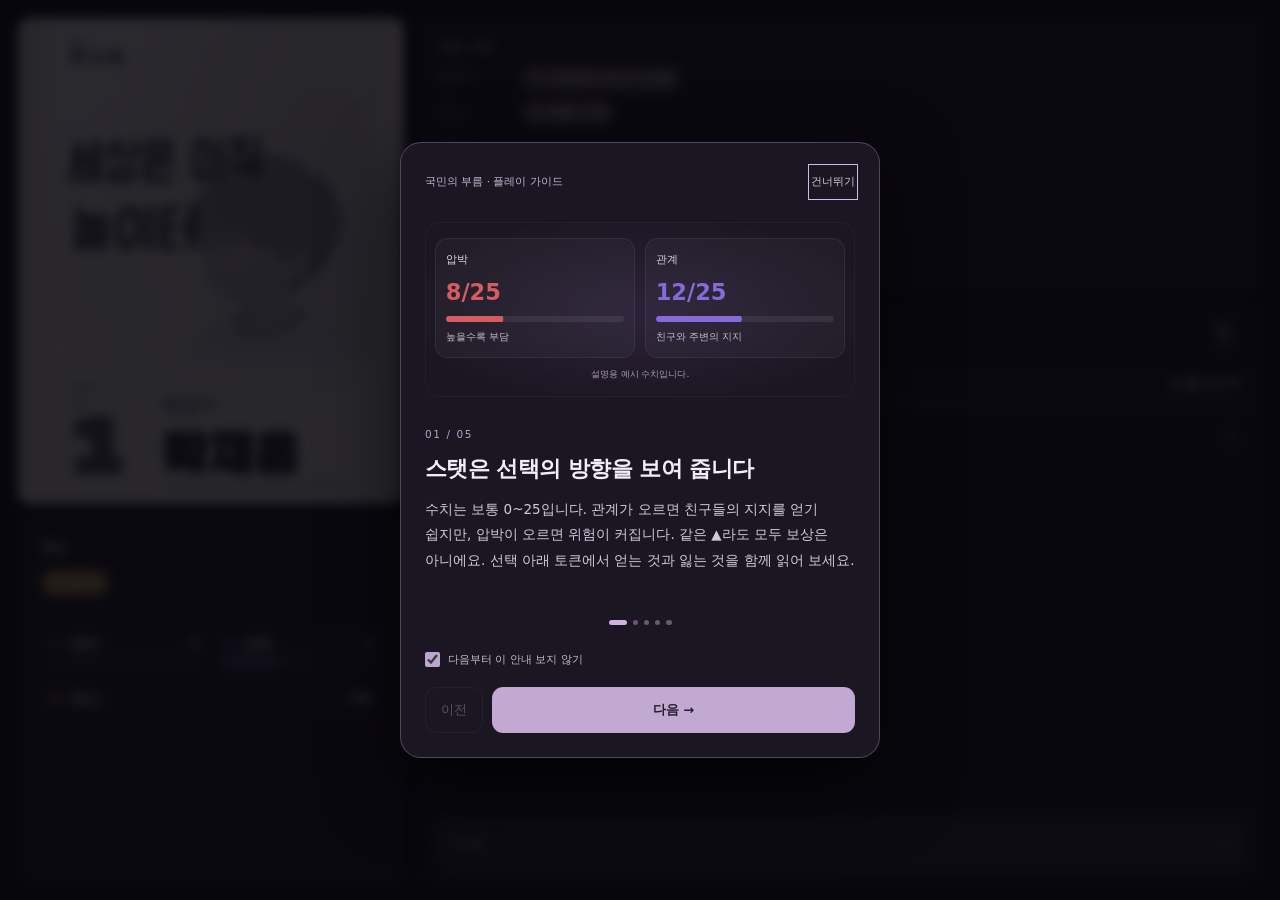
==== html/game.html @ 7299c1b1 "feat: illustrate daily choices with readable photo overlays" ====
<!doctype html>
<html lang="ko">
<head>
  <meta charset="utf-8">
  <meta name="viewport" content="width=device-width, initial-scale=1, viewport-fit=cover">
  <meta name="description" content="국민의 부름의 인생 시뮬레이션 플레이 화면입니다. 선택에 따라 성장과 관계, 학교생활의 이야기가 달라집니다.">
  <meta name="robots" content="noindex, follow">
  <link rel="canonical" href="https://jaksim0sec.github.io/callOfgukmin/html/game.html">
  <meta property="og:type" content="website">
  <meta property="og:site_name" content="국민의 부름">
  <meta property="og:locale" content="ko_KR">
  <meta property="og:title" content="국민의 부름 | 정치·인생 시뮬레이션 웹게임">
  <meta property="og:description" content="출생부터 학교생활, 반장 선거, 대학 입시까지. 집안과 특성, 작은 선택들이 모여 인생을 바꾸는 무료 시뮬레이션 웹게임 국민의 부름을 브라우저에서 즐겨보세요.">
  <meta property="og:url" content="https://jaksim0sec.github.io/callOfgukmin/html/waiting.html">
  <meta property="og:image" content="https://jaksim0sec.github.io/callOfgukmin/assets/icons/icon-512.png">
  <meta property="og:image:width" content="512">
  <meta property="og:image:height" content="512">
  <meta property="og:image:alt" content="국민의 부름 게임 로고">
  <meta name="twitter:card" content="summary">
  <meta name="twitter:title" content="국민의 부름 | 정치·인생 시뮬레이션 웹게임">
  <meta name="twitter:description" content="출생부터 학교생활, 반장 선거, 대학 입시까지. 집안과 특성, 작은 선택들이 모여 인생을 바꾸는 무료 시뮬레이션 웹게임 국민의 부름을 브라우저에서 즐겨보세요.">
  <meta name="twitter:image" content="https://jaksim0sec.github.io/callOfgukmin/assets/icons/icon-512.png">
  <meta name="twitter:image:alt" content="국민의 부름 게임 로고">
  <meta name="theme-color" content="#0b0b0f">
  <title>국민의 부름 · 인생</title>
  <link href="https://fonts.googleapis.com/css2?family=Black+Han+Sans&family=Do+Hyeon&family=Noto+Serif+KR:wght@400;500;600;700&display=swap" rel="stylesheet">
  <base href="../">
  <link rel="manifest" href="manifest.json">
  <link rel="icon" href="assets/icons/favicon.ico?v=daily-illustrations-20261022" sizes="16x16 32x32 48x48">
  <link rel="icon" type="image/png" sizes="32x32" href="assets/icons/favicon-32.png?v=daily-illustrations-20261022">
  <link rel="icon" type="image/png" sizes="16x16" href="assets/icons/favicon-16.png?v=daily-illustrations-20261022">
  <link rel="apple-touch-icon" sizes="180x180" href="assets/icons/apple-touch-icon.png">
  <meta name="apple-mobile-web-app-title" content="국민의 부름">
  <meta name="mobile-web-app-capable" content="yes">
  <meta name="apple-mobile-web-app-capable" content="yes">
  <meta name="apple-mobile-web-app-status-bar-style" content="black-translucent">
  <link rel="stylesheet" href="css/style.css?v=daily-illustrations-20261022">
</head>
<body data-screen="game">
<main class="game" aria-label="국민의 부름 인게임 화면">
  <div class="desktop-left">
    <section class="status" aria-label="인물 속성 스탯">
      <div class="player-poster-mount" id="playerPosterMount" aria-label="인물 포스터"></div>
      <section class="block gauges" aria-label="상태 스탯과 특성">
        <section class="trait-section" aria-label="특성">
          <div class="trait-heading"><strong>특성</strong></div>
          <div class="traits" id="traits"></div>
        </section>
        <button id="openConvenienceStore" class="store-launch" type="button" hidden>편의점</button>
        <div class="gauges-list" id="gaugesList" aria-label="현재 활성 상태 스탯"></div>
      </section>

    </section>
  </div>
  <div class="desktop-right">
    <section class="block profile" aria-label="속성 스탯">
      <div class="profile-heading">속성 스탯</div>
      <div class="attribute-list" id="attributeRows" aria-label="집안과 출생 정보"></div>
      <div class="profile-heading school-heading">학력</div>
      <div class="school-list" id="schools" aria-label="학교 토큰 이력"></div>
    </section>
    <section class="sheet" id="lifeSheet" aria-label="인생 기록 및 현재 선택">
      <button type="button" class="sheet-grip" id="sheetToggle" aria-label="인생 기록 시트 펼치기" aria-expanded="false"><span aria-hidden="true"></span></button>
      <div class="sheet-head">
        <div class="life-heading"><strong id="lifeHeadline">1살</strong></div>
        <button id="resetGame" class="mini-reset" type="button" aria-label="새 인물 생성" title="새 인물 생성">↻</button>
        <span class="chapter-meta" hidden><span id="chapter">인물 생성</span><span class="mode-chip">생애</span></span>
      </div>
      <div class="choice-timing" id="choiceTiming">
        <div class="timing-label"><span>진행</span><span id="nextChoiceLabel">이야기 준비 중</span></div>
        <div class="choice-progress-track" aria-hidden="true"><span class="choice-progress-fill" id="choiceProgressFill"></span></div>
        <progress id="nextChoiceProgress" max="1" value="0" aria-label="선택 자동 열기까지 진행도"></progress>
      </div>
      <nav id="playbackControls" class="playback-controls" aria-label="이야기 진행 조절">
        <button id="playbackMode" type="button" class="playback-toggle" role="switch" aria-checked="false" aria-label="자동 진행" title="자동·수동 진행 전환"><span class="playback-toggle-thumb" aria-hidden="true"></span><span class="playback-manual-label" aria-hidden="true">수동</span><span class="playback-auto-label" aria-hidden="true">자동</span></button>
        <button id="playbackPause" type="button" aria-pressed="false">Ⅱ 일시정지</button>
        <button id="playbackHelp" type="button" aria-label="게임 도움말">?</button>
      </nav>
      <section id="systemTools" class="system-tools" aria-label="개발 검증 도구" hidden>
        <div class="system-controls">
          <button type="button" class="preview-btn" id="startSystemDemo">공통 시스템 검증</button>
          <button type="button" class="preview-btn" id="advanceTurn" hidden>다음 턴</button>
          <span id="turnLabel" class="fine">검증용 진행 · 실제 생애 콘텐츠 아님</span>
          <button type="button" class="text-action" id="previewSchool">진학 서류 검증</button>
          <button type="button" class="text-action" id="previewParty">정당 투표지 검증</button>
        </div>
      </section>
      <p id="systemError" class="system-error" role="alert" hidden></p>
      <div class="sheet-content" id="sheetContent">
      <div class="action-area" id="action" hidden>
        <div class="current-line"><span>현재 선택</span><strong id="currentTitle"></strong></div>
        <div id="currentChoice" class="current-choice" aria-live="polite"></div>
      </div>
      <div class="log" id="log" role="log" aria-live="polite"></div>
      </div>
      <div id="historyAdvance" class="history-advance"><button id="historyNext" class="history-next" type="button"><span id="historyNextLabel">다음</span><span aria-hidden="true">→</span></button><button id="resumeDailyChoice" class="history-next" type="button" hidden>다음 →</button><button id="resumeMajorChoice" class="history-next" type="button" hidden><span>다음</span><span aria-hidden="true">→</span></button></div>
    </section>
  </div>
</main>
<div id="lifeCinematic" class="life-cinematic" role="dialog" aria-modal="true" hidden aria-label="인생 전환 연출">
  <div id="lifeCinematicBody" class="life-cinematic-body"></div>
  <button id="lifeCinematicDismiss" class="life-cinematic-dismiss" type="button">계속하기 →</button>
</div>
<dialog id="gameTutorial" class="game-tutorial" aria-labelledby="tutorialTitle" aria-describedby="tutorialBody">
  <header class="tutorial-top"><span>국민의 부름 · 플레이 가이드</span><button id="tutorialSkip" type="button">건너뛰기</button></header>
  <div id="tutorialArt" class="tutorial-art" aria-hidden="true"></div>
  <div class="tutorial-copy" aria-live="polite"><small id="tutorialStep"></small><h2 id="tutorialTitle"></h2><p id="tutorialBody"></p></div>
  <div id="tutorialDots" class="tutorial-dots" aria-hidden="true"></div>
  <label class="tutorial-hide"><input id="hideTutorial" type="checkbox" checked> 다음부터 이 안내 보지 않기</label>
  <footer class="tutorial-actions"><button id="tutorialBack" type="button">이전</button><button id="tutorialNext" type="button">다음 →</button></footer>
</dialog>
<dialog id="pressureAdvice" class="pressure-advice" aria-labelledby="pressureAdviceTitle" aria-describedby="pressureAdviceLead">
  <div class="advice-paper">
    <div class="advice-document-head"><span>마음 상태 확인서</span><span>GU / LIFE CARE</span></div>
    <h2 id="pressureAdviceTitle"></h2><p id="pressureAdviceLead"></p>
    <div class="advice-gauges">
      <div class="advice-pressure"><div><strong>압박</strong><b id="advicePressureValue"></b></div><progress id="advicePressureProgress" class="ui-progress-native" max="25" value="0" aria-label="현재 압박"></progress><span class="ui-progress-track"><span id="advicePressureFill" class="ui-progress-fill"></span></span></div>
      <div class="advice-illness"><div><strong>정신병</strong><b id="adviceIllnessValue"></b></div><progress id="adviceIllnessProgress" class="ui-progress-native" max="5" value="0" aria-label="현재 정신병"></progress><span class="ui-progress-track"><span id="adviceIllnessFill" class="ui-progress-fill"></span></span></div>
    </div>
    <ol class="advice-explanation"><li><b>압박은 25까지 쌓입니다</b><span>25를 넘은 만큼 정신병으로 바뀝니다.<br>예: 압박 24에서 +3 → 정신병 +2</span></li><li><b>정신병이 생기면 표시가 바뀝니다</b><span>붉은 압박 막대가 보라색 정신병으로 바뀌고, 선택의 부담·회복도 정신병부터 반영됩니다. <strong>정신병 5는 게임오버입니다.</strong></span></li><li><b>회복은 직접 선택하세요</b><span>선택의 회복은 정신병부터 낮춥니다. GU에서는 압박 전용 쉼 상품과 정신병도 낮추는 돌봄 상품을 구분해 고르세요.</span></li></ol>
    <p id="adviceStoreNote" class="advice-store-note"></p><small class="advice-disclaimer">편의점 구매와 안내 확인만으로는 시간이 흐르지 않습니다.</small>
    <div class="advice-actions"><button id="adviceContinue" type="button">알겠어요</button><button id="adviceStore" type="button">GU 편의점 가기 ↗</button></div>
  </div>
</dialog>
<dialog id="convenienceStore" class="convenience-store" aria-labelledby="storeTitle">
  <div class="modal-head"><h2 id="storeTitle"><span class="store-logo">GU<span aria-hidden="true">.</span></span><small>가까운 쉼, 편의점</small></h2><form method="dialog"><button class="close" aria-label="편의점 닫기">×</button></form></div>
  <div class="store-content">
    <div class="store-sign"><span>GOOD TO SEE YOU</span><strong>오늘도, 잠깐 쉬었다 가요.</strong><p>작은 간식부터 마음 돌봄까지.</p><span class="store-sign-mark" aria-hidden="true"><svg viewBox="0 0 48 48" fill="none" stroke="currentColor" stroke-width="2" stroke-linecap="round"><circle cx="24" cy="24" r="20"/><circle cx="17" cy="20" r="1.5" fill="currentColor" stroke="none"/><circle cx="31" cy="20" r="1.5" fill="currentColor" stroke="none"/><path d="M16 29Q24 37 32 29"/></svg></span></div>
    <p id="storeBalance"></p><div id="storeVitals" class="store-vitals" aria-label="현재 마음 상태"></div>
    <section id="storeAvailability" class="store-availability" aria-label="편의점 이용 상태"><strong id="storeAvailabilityTitle"></strong><div id="storeCooldownSteps" class="store-cooldown-steps" role="img"></div><p id="storeNotice" role="status"></p></section>
    <div class="store-aisle"><b>쉼을 고르는 진열대</b><span>REST &amp; CARE</span></div><div id="storeItems"></div>
    <p class="store-footer">GU — 나를 챙기는 작은 선택<br><span>1회 1상품 · 이용 간격 4턴</span></p>
  </div>
</dialog>
<dialog id="traitDialog" class="trait-dialog" aria-labelledby="traitDialogTitle" aria-describedby="traitInfo">
  <div class="modal-head"><h2 id="traitDialogTitle">특성</h2><form method="dialog"><button class="close" aria-label="설명 닫기">×</button></form></div>
  <p id="traitInfo"></p>
</dialog>
<dialog id="choiceDialog" aria-labelledby="modalTitle">
  <div class="modal-head"><span class="modal-kicker" id="kicker">서류 미리보기</span><button type="button" class="close" id="close" aria-label="닫기">×</button></div>
  <div class="modal-body"><h2 class="modal-title" id="modalTitle"></h2><p class="modal-story" id="modalStory"></p><div class="options" id="options"></div></div>
  <div class="modal-foot"><span class="summary" id="summary">항목을 선택하세요</span><button type="button" class="confirm" id="confirm" disabled>선택 확인</button></div>
</dialog>
<dialog id="dailyChoiceDialog" class="daily-choice-dialog paper-choice-sheet" aria-labelledby="dailyModalHeading">
  <button type="button" class="paper-sheet-grip" id="dailyPaperGrip" aria-label="일상 기록 시트 높이 조절"><span aria-hidden="true"></span></button>
  <header class="daily-modal-head"><div><small>인생 기록 · 일상</small><h2 id="dailyModalHeading">오늘의 이야기</h2></div></header>
  <div class="daily-modal-body" id="dailyChoiceBody" aria-live="polite"></div>
  <footer class="daily-paper-footer"><button id="dailyPaperConfirm" class="daily-paper-confirm" type="button" disabled>이 선택으로 기록하기</button></footer>
</dialog>
<dialog id="lifeDecisionDialog" class="life-choice-dialog" aria-label="시험 또는 진학 선택"></dialog>
<script src="js/poster.js?v=daily-illustrations-20261022" defer></script>
<script src="js/data/base.js?v=daily-illustrations-20261022" defer></script>
<script src="js/data/regions.js?v=pressure-care-20261021" defer></script>
<script src="js/data/schools.js?v=daily-illustrations-20261022" defer></script>
<script src="js/data/grades.js?v=daily-illustrations-20261022" defer></script>
<script src="js/playerState.js?v=daily-illustrations-20261022" defer></script>
<script src="js/effects.js?v=daily-illustrations-20261022" defer></script>
<script src="js/timeline.js?v=pressure-care-20261021" defer></script>
<script src="js/life/director.js?v=daily-illustrations-20261022" defer></script>
<script src="js/life/story.js?v=daily-illustrations-20261022" defer></script>
<script src="js/life/infant.js?v=daily-illustrations-20261022" defer></script>
<script src="js/life/elementary.js?v=daily-illustrations-20261022" defer></script>
<script src="js/election/engine.js?v=daily-illustrations-20261022" defer></script>
<script src="js/life/election.js?v=daily-illustrations-20261022" defer></script>
<script src="js/life/classroom.js?v=daily-illustrations-20261022" defer></script>
<script src="js/life/middle.js?v=daily-illustrations-20261022" defer></script>
<script src="js/life/high.js?v=daily-illustrations-20261022" defer></script>
<script src="js/life/admissions.js?v=daily-illustrations-20261022" defer></script>
<script src="js/systemDemo.js?v=pressure-care-20261021" defer></script>
<script src="js/statusView.js?v=daily-illustrations-20261022" defer></script>
<script src="js/election/view.js?v=daily-illustrations-20261022" defer></script>
<script src="js/sheetController.js?v=pressure-care-20261021" defer></script>
<script src="js/dailyScenes.js?v=daily-illustrations-20261022" defer></script>
<script src="js/dailyChoice.js?v=daily-illustrations-20261022" defer></script>
<script src="js/game.js?v=daily-illustrations-20261022" defer></script>
<script src="js/election/choices.js?v=daily-illustrations-20261022" defer></script>
<script src="js/majorView.js?v=daily-illustrations-20261022" defer></script>
<script src="js/boot.js?v=daily-illustrations-20261022" defer></script>
</body>
</html>
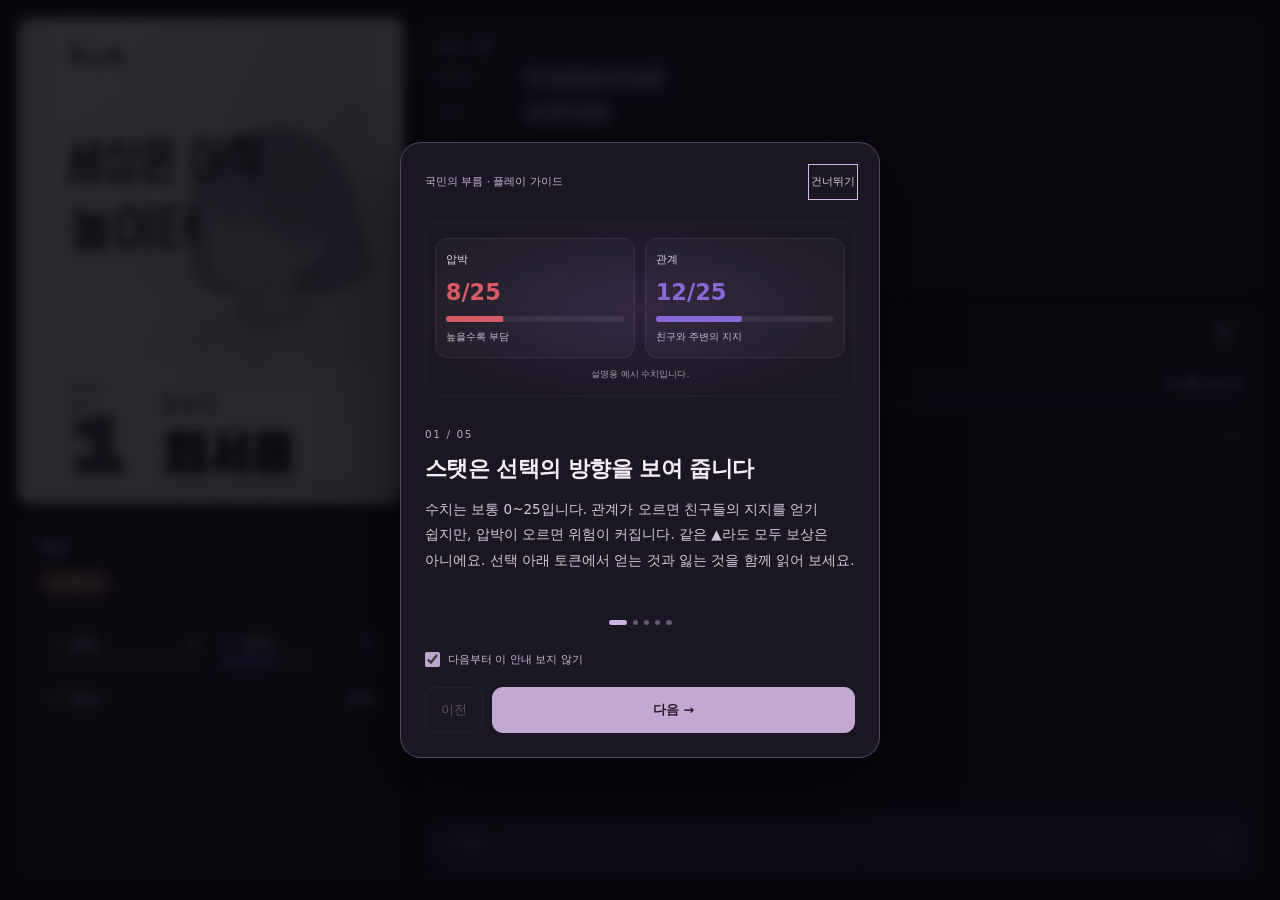
==== commit fd81c365: "feat: extend life through society and careers to political entry" ====
--- a/html/game.html
+++ b/html/game.html
@@ -26,15 +26,15 @@
   <link href="https://fonts.googleapis.com/css2?family=Black+Han+Sans&family=Do+Hyeon&family=Noto+Serif+KR:wght@400;500;600;700&display=swap" rel="stylesheet">
   <base href="../">
   <link rel="manifest" href="manifest.json">
-  <link rel="icon" href="assets/icons/favicon.ico?v=daily-illustrations-20261022" sizes="16x16 32x32 48x48">
-  <link rel="icon" type="image/png" sizes="32x32" href="assets/icons/favicon-32.png?v=daily-illustrations-20261022">
-  <link rel="icon" type="image/png" sizes="16x16" href="assets/icons/favicon-16.png?v=daily-illustrations-20261022">
+  <link rel="icon" href="assets/icons/favicon.ico?v=society-20261022" sizes="16x16 32x32 48x48">
+  <link rel="icon" type="image/png" sizes="32x32" href="assets/icons/favicon-32.png?v=society-20261022">
+  <link rel="icon" type="image/png" sizes="16x16" href="assets/icons/favicon-16.png?v=society-20261022">
   <link rel="apple-touch-icon" sizes="180x180" href="assets/icons/apple-touch-icon.png">
   <meta name="apple-mobile-web-app-title" content="국민의 부름">
   <meta name="mobile-web-app-capable" content="yes">
   <meta name="apple-mobile-web-app-capable" content="yes">
   <meta name="apple-mobile-web-app-status-bar-style" content="black-translucent">
-  <link rel="stylesheet" href="css/style.css?v=daily-illustrations-20261022">
+  <link rel="stylesheet" href="css/style.css?v=society-20261022">
 </head>
 <body data-screen="game">
 <main class="game" aria-label="국민의 부름 인게임 화면">
@@ -148,33 +148,35 @@
   <footer class="daily-paper-footer"><button id="dailyPaperConfirm" class="daily-paper-confirm" type="button" disabled>이 선택으로 기록하기</button></footer>
 </dialog>
 <dialog id="lifeDecisionDialog" class="life-choice-dialog" aria-label="시험 또는 진학 선택"></dialog>
-<script src="js/poster.js?v=daily-illustrations-20261022" defer></script>
-<script src="js/data/base.js?v=daily-illustrations-20261022" defer></script>
-<script src="js/data/regions.js?v=pressure-care-20261021" defer></script>
-<script src="js/data/schools.js?v=daily-illustrations-20261022" defer></script>
-<script src="js/data/grades.js?v=daily-illustrations-20261022" defer></script>
-<script src="js/playerState.js?v=daily-illustrations-20261022" defer></script>
-<script src="js/effects.js?v=daily-illustrations-20261022" defer></script>
-<script src="js/timeline.js?v=pressure-care-20261021" defer></script>
-<script src="js/life/director.js?v=daily-illustrations-20261022" defer></script>
-<script src="js/life/story.js?v=daily-illustrations-20261022" defer></script>
-<script src="js/life/infant.js?v=daily-illustrations-20261022" defer></script>
-<script src="js/life/elementary.js?v=daily-illustrations-20261022" defer></script>
-<script src="js/election/engine.js?v=daily-illustrations-20261022" defer></script>
-<script src="js/life/election.js?v=daily-illustrations-20261022" defer></script>
-<script src="js/life/classroom.js?v=daily-illustrations-20261022" defer></script>
-<script src="js/life/middle.js?v=daily-illustrations-20261022" defer></script>
-<script src="js/life/high.js?v=daily-illustrations-20261022" defer></script>
-<script src="js/life/admissions.js?v=daily-illustrations-20261022" defer></script>
-<script src="js/systemDemo.js?v=pressure-care-20261021" defer></script>
-<script src="js/statusView.js?v=daily-illustrations-20261022" defer></script>
-<script src="js/election/view.js?v=daily-illustrations-20261022" defer></script>
-<script src="js/sheetController.js?v=pressure-care-20261021" defer></script>
-<script src="js/dailyScenes.js?v=daily-illustrations-20261022" defer></script>
-<script src="js/dailyChoice.js?v=daily-illustrations-20261022" defer></script>
-<script src="js/game.js?v=daily-illustrations-20261022" defer></script>
-<script src="js/election/choices.js?v=daily-illustrations-20261022" defer></script>
-<script src="js/majorView.js?v=daily-illustrations-20261022" defer></script>
-<script src="js/boot.js?v=daily-illustrations-20261022" defer></script>
+<script src="js/poster.js?v=society-20261022" defer></script>
+<script src="js/data/base.js?v=society-20261022" defer></script>
+<script src="js/data/regions.js?v=society-20261022" defer></script>
+<script src="js/data/schools.js?v=society-20261022" defer></script>
+<script src="js/data/grades.js?v=society-20261022" defer></script>
+<script src="js/playerState.js?v=society-20261022" defer></script>
+<script src="js/effects.js?v=society-20261022" defer></script>
+<script src="js/timeline.js?v=society-20261022" defer></script>
+<script src="js/life/director.js?v=society-20261022" defer></script>
+<script src="js/life/story.js?v=society-20261022" defer></script>
+<script src="js/life/infant.js?v=society-20261022" defer></script>
+<script src="js/life/elementary.js?v=society-20261022" defer></script>
+<script src="js/election/engine.js?v=society-20261022" defer></script>
+<script src="js/life/election.js?v=society-20261022" defer></script>
+<script src="js/life/classroom.js?v=society-20261022" defer></script>
+<script src="js/life/middle.js?v=society-20261022" defer></script>
+<script src="js/life/high.js?v=society-20261022" defer></script>
+<script src="js/life/admissions.js?v=society-20261022" defer></script>
+<script src="js/life/society.js?v=society-20261022" defer></script>
+<script src="js/systemDemo.js?v=society-20261022" defer></script>
+<script src="js/statusView.js?v=society-20261022" defer></script>
+<script src="js/election/view.js?v=society-20261022" defer></script>
+<script src="js/sheetController.js?v=society-20261022" defer></script>
+<script src="js/dailyScenes.js?v=society-20261022" defer></script>
+<script src="js/dailyChoice.js?v=society-20261022" defer></script>
+<script src="js/game.js?v=society-20261022" defer></script>
+<script src="js/election/choices.js?v=society-20261022" defer></script>
+<script src="js/societyView.js?v=society-20261022" defer></script>
+<script src="js/majorView.js?v=society-20261022" defer></script>
+<script src="js/boot.js?v=society-20261022" defer></script>
 </body>
 </html>
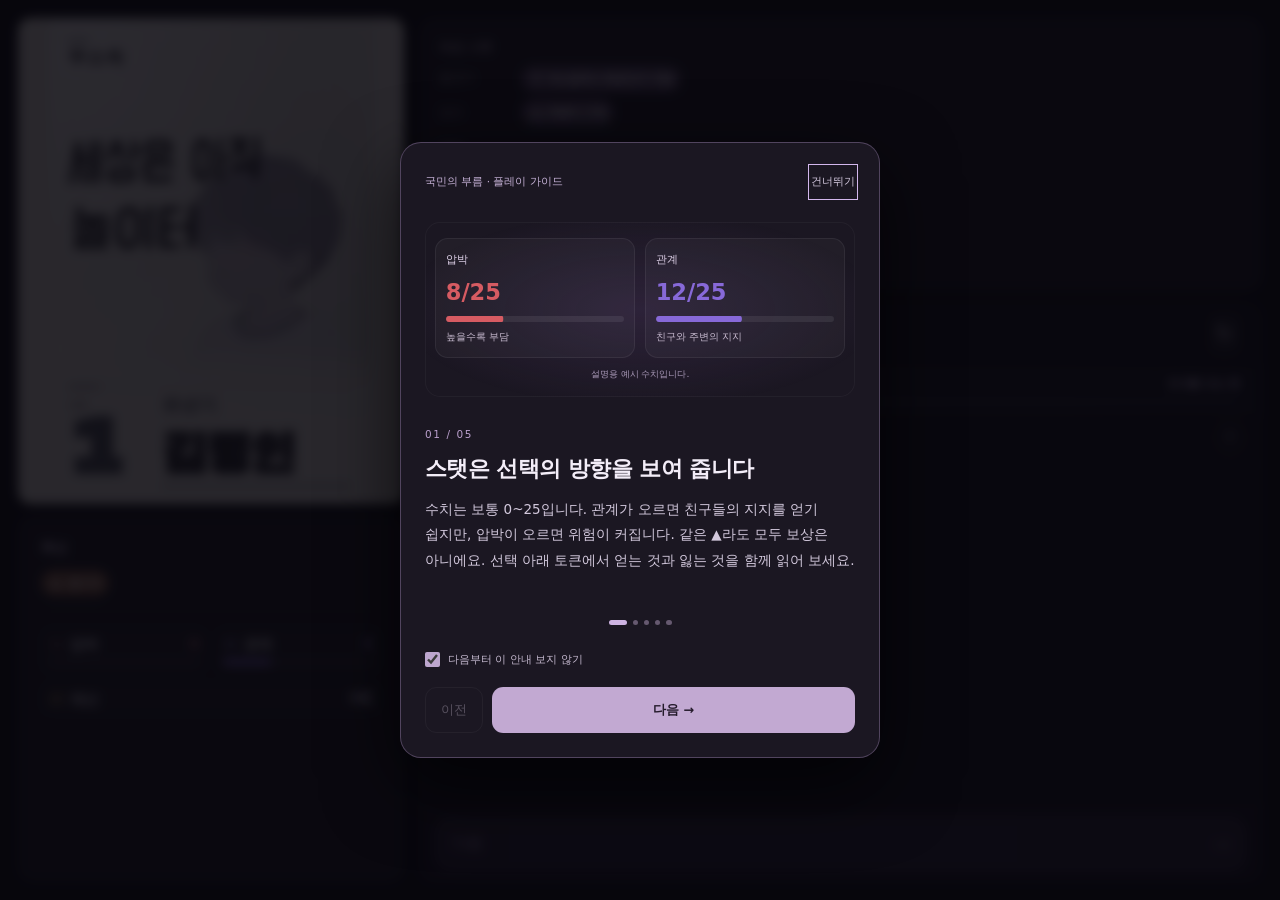
==== commit 631ddcb6: "Unify pledge fulfillment and surface election information controls" ====
--- a/html/game.html
+++ b/html/game.html
@@ -26,15 +26,15 @@
   <link href="https://fonts.googleapis.com/css2?family=Black+Han+Sans&family=Do+Hyeon&family=Noto+Serif+KR:wght@400;500;600;700&display=swap" rel="stylesheet">
   <base href="../">
   <link rel="manifest" href="manifest.json">
-  <link rel="icon" href="assets/icons/favicon.ico?v=society-20261022" sizes="16x16 32x32 48x48">
-  <link rel="icon" type="image/png" sizes="32x32" href="assets/icons/favicon-32.png?v=society-20261022">
-  <link rel="icon" type="image/png" sizes="16x16" href="assets/icons/favicon-16.png?v=society-20261022">
+  <link rel="icon" href="assets/icons/favicon.ico?v=election-fulfillment-20261023" sizes="16x16 32x32 48x48">
+  <link rel="icon" type="image/png" sizes="32x32" href="assets/icons/favicon-32.png?v=election-fulfillment-20261023">
+  <link rel="icon" type="image/png" sizes="16x16" href="assets/icons/favicon-16.png?v=election-fulfillment-20261023">
   <link rel="apple-touch-icon" sizes="180x180" href="assets/icons/apple-touch-icon.png">
   <meta name="apple-mobile-web-app-title" content="국민의 부름">
   <meta name="mobile-web-app-capable" content="yes">
   <meta name="apple-mobile-web-app-capable" content="yes">
   <meta name="apple-mobile-web-app-status-bar-style" content="black-translucent">
-  <link rel="stylesheet" href="css/style.css?v=society-20261022">
+  <link rel="stylesheet" href="css/style.css?v=election-fulfillment-20261023">
 </head>
 <body data-screen="game">
 <main class="game" aria-label="국민의 부름 인게임 화면">
@@ -148,35 +148,35 @@
   <footer class="daily-paper-footer"><button id="dailyPaperConfirm" class="daily-paper-confirm" type="button" disabled>이 선택으로 기록하기</button></footer>
 </dialog>
 <dialog id="lifeDecisionDialog" class="life-choice-dialog" aria-label="시험 또는 진학 선택"></dialog>
-<script src="js/poster.js?v=society-20261022" defer></script>
-<script src="js/data/base.js?v=society-20261022" defer></script>
-<script src="js/data/regions.js?v=society-20261022" defer></script>
-<script src="js/data/schools.js?v=society-20261022" defer></script>
-<script src="js/data/grades.js?v=society-20261022" defer></script>
-<script src="js/playerState.js?v=society-20261022" defer></script>
-<script src="js/effects.js?v=society-20261022" defer></script>
-<script src="js/timeline.js?v=society-20261022" defer></script>
-<script src="js/life/director.js?v=society-20261022" defer></script>
-<script src="js/life/story.js?v=society-20261022" defer></script>
-<script src="js/life/infant.js?v=society-20261022" defer></script>
-<script src="js/life/elementary.js?v=society-20261022" defer></script>
-<script src="js/election/engine.js?v=society-20261022" defer></script>
-<script src="js/life/election.js?v=society-20261022" defer></script>
-<script src="js/life/classroom.js?v=society-20261022" defer></script>
-<script src="js/life/middle.js?v=society-20261022" defer></script>
-<script src="js/life/high.js?v=society-20261022" defer></script>
-<script src="js/life/admissions.js?v=society-20261022" defer></script>
-<script src="js/life/society.js?v=society-20261022" defer></script>
-<script src="js/systemDemo.js?v=society-20261022" defer></script>
-<script src="js/statusView.js?v=society-20261022" defer></script>
-<script src="js/election/view.js?v=society-20261022" defer></script>
-<script src="js/sheetController.js?v=society-20261022" defer></script>
-<script src="js/dailyScenes.js?v=society-20261022" defer></script>
-<script src="js/dailyChoice.js?v=society-20261022" defer></script>
-<script src="js/game.js?v=society-20261022" defer></script>
-<script src="js/election/choices.js?v=society-20261022" defer></script>
-<script src="js/societyView.js?v=society-20261022" defer></script>
-<script src="js/majorView.js?v=society-20261022" defer></script>
-<script src="js/boot.js?v=society-20261022" defer></script>
+<script src="js/poster.js?v=election-fulfillment-20261023" defer></script>
+<script src="js/data/base.js?v=election-fulfillment-20261023" defer></script>
+<script src="js/data/regions.js?v=election-fulfillment-20261023" defer></script>
+<script src="js/data/schools.js?v=election-fulfillment-20261023" defer></script>
+<script src="js/data/grades.js?v=election-fulfillment-20261023" defer></script>
+<script src="js/playerState.js?v=election-fulfillment-20261023" defer></script>
+<script src="js/effects.js?v=election-fulfillment-20261023" defer></script>
+<script src="js/timeline.js?v=election-fulfillment-20261023" defer></script>
+<script src="js/life/director.js?v=election-fulfillment-20261023" defer></script>
+<script src="js/life/story.js?v=election-fulfillment-20261023" defer></script>
+<script src="js/life/infant.js?v=election-fulfillment-20261023" defer></script>
+<script src="js/life/elementary.js?v=election-fulfillment-20261023" defer></script>
+<script src="js/election/engine.js?v=election-fulfillment-20261023" defer></script>
+<script src="js/life/election.js?v=election-fulfillment-20261023" defer></script>
+<script src="js/life/classroom.js?v=election-fulfillment-20261023" defer></script>
+<script src="js/life/middle.js?v=election-fulfillment-20261023" defer></script>
+<script src="js/life/high.js?v=election-fulfillment-20261023" defer></script>
+<script src="js/life/admissions.js?v=election-fulfillment-20261023" defer></script>
+<script src="js/life/society.js?v=election-fulfillment-20261023" defer></script>
+<script src="js/systemDemo.js?v=election-fulfillment-20261023" defer></script>
+<script src="js/statusView.js?v=election-fulfillment-20261023" defer></script>
+<script src="js/election/view.js?v=election-fulfillment-20261023" defer></script>
+<script src="js/sheetController.js?v=election-fulfillment-20261023" defer></script>
+<script src="js/dailyScenes.js?v=election-fulfillment-20261023" defer></script>
+<script src="js/dailyChoice.js?v=election-fulfillment-20261023" defer></script>
+<script src="js/game.js?v=election-fulfillment-20261023" defer></script>
+<script src="js/election/choices.js?v=election-fulfillment-20261023" defer></script>
+<script src="js/societyView.js?v=election-fulfillment-20261023" defer></script>
+<script src="js/majorView.js?v=election-fulfillment-20261023" defer></script>
+<script src="js/boot.js?v=election-fulfillment-20261023" defer></script>
 </body>
 </html>
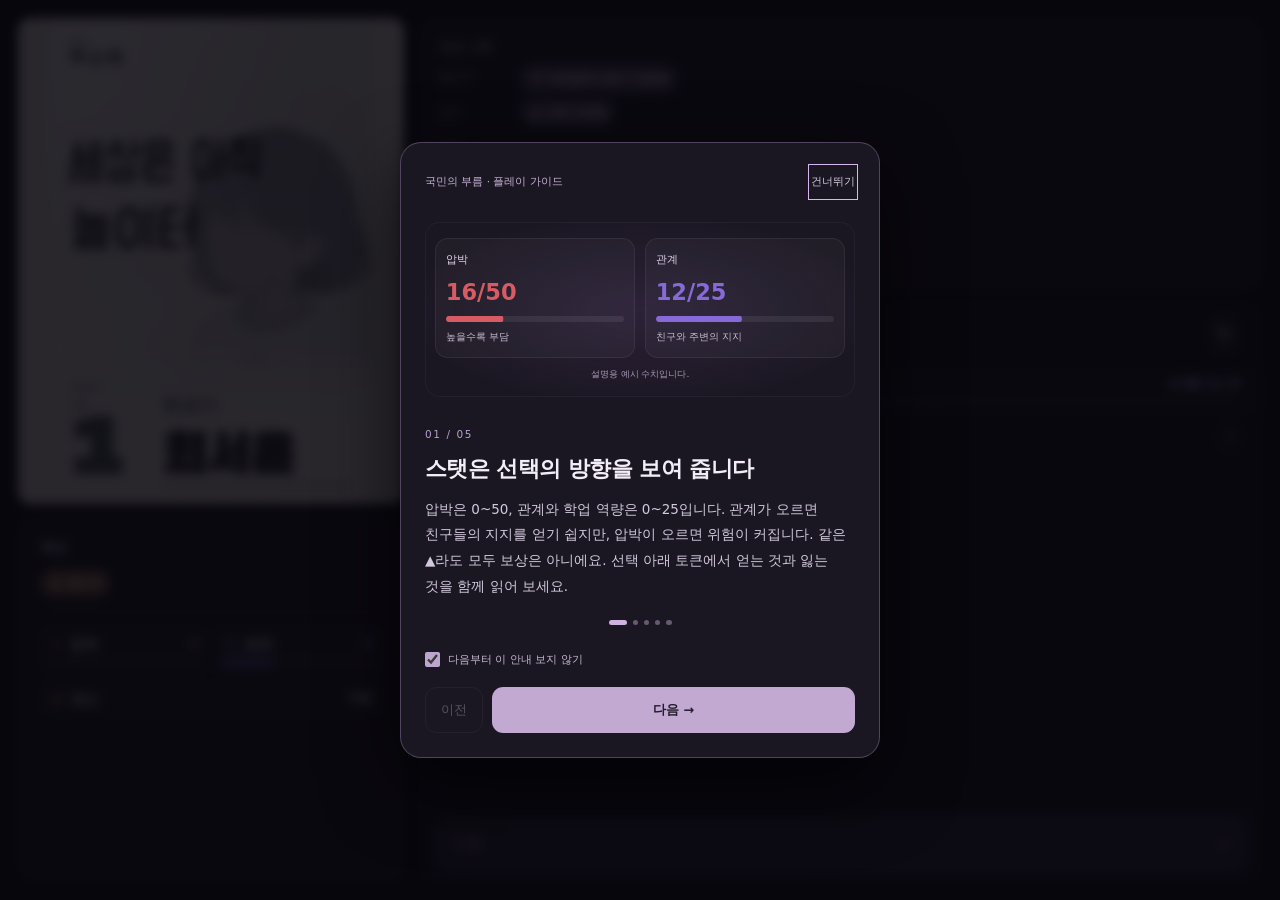
==== commit d1a1ed2b: "Improve life choices, adult progression and recovery feedback" ====
--- a/html/game.html
+++ b/html/game.html
@@ -26,15 +26,15 @@
   <link href="https://fonts.googleapis.com/css2?family=Black+Han+Sans&family=Do+Hyeon&family=Noto+Serif+KR:wght@400;500;600;700&display=swap" rel="stylesheet">
   <base href="../">
   <link rel="manifest" href="manifest.json">
-  <link rel="icon" href="assets/icons/favicon.ico?v=election-fulfillment-20261023" sizes="16x16 32x32 48x48">
-  <link rel="icon" type="image/png" sizes="32x32" href="assets/icons/favicon-32.png?v=election-fulfillment-20261023">
-  <link rel="icon" type="image/png" sizes="16x16" href="assets/icons/favicon-16.png?v=election-fulfillment-20261023">
+  <link rel="icon" href="assets/icons/favicon.ico?v=life-choice-20261023" sizes="16x16 32x32 48x48">
+  <link rel="icon" type="image/png" sizes="32x32" href="assets/icons/favicon-32.png?v=life-choice-20261023">
+  <link rel="icon" type="image/png" sizes="16x16" href="assets/icons/favicon-16.png?v=life-choice-20261023">
   <link rel="apple-touch-icon" sizes="180x180" href="assets/icons/apple-touch-icon.png">
   <meta name="apple-mobile-web-app-title" content="국민의 부름">
   <meta name="mobile-web-app-capable" content="yes">
   <meta name="apple-mobile-web-app-capable" content="yes">
   <meta name="apple-mobile-web-app-status-bar-style" content="black-translucent">
-  <link rel="stylesheet" href="css/style.css?v=election-fulfillment-20261023">
+  <link rel="stylesheet" href="css/style.css?v=life-choice-20261023">
 </head>
 <body data-screen="game">
 <main class="game" aria-label="국민의 부름 인게임 화면">
@@ -114,10 +114,10 @@
     <div class="advice-document-head"><span>마음 상태 확인서</span><span>GU / LIFE CARE</span></div>
     <h2 id="pressureAdviceTitle"></h2><p id="pressureAdviceLead"></p>
     <div class="advice-gauges">
-      <div class="advice-pressure"><div><strong>압박</strong><b id="advicePressureValue"></b></div><progress id="advicePressureProgress" class="ui-progress-native" max="25" value="0" aria-label="현재 압박"></progress><span class="ui-progress-track"><span id="advicePressureFill" class="ui-progress-fill"></span></span></div>
+      <div class="advice-pressure"><div><strong>압박</strong><b id="advicePressureValue"></b></div><progress id="advicePressureProgress" class="ui-progress-native" max="50" value="0" aria-label="현재 압박"></progress><span class="ui-progress-track"><span id="advicePressureFill" class="ui-progress-fill"></span></span></div>
       <div class="advice-illness"><div><strong>정신병</strong><b id="adviceIllnessValue"></b></div><progress id="adviceIllnessProgress" class="ui-progress-native" max="5" value="0" aria-label="현재 정신병"></progress><span class="ui-progress-track"><span id="adviceIllnessFill" class="ui-progress-fill"></span></span></div>
     </div>
-    <ol class="advice-explanation"><li><b>압박은 25까지 쌓입니다</b><span>25를 넘은 만큼 정신병으로 바뀝니다.<br>예: 압박 24에서 +3 → 정신병 +2</span></li><li><b>정신병이 생기면 표시가 바뀝니다</b><span>붉은 압박 막대가 보라색 정신병으로 바뀌고, 선택의 부담·회복도 정신병부터 반영됩니다. <strong>정신병 5는 게임오버입니다.</strong></span></li><li><b>회복은 직접 선택하세요</b><span>선택의 회복은 정신병부터 낮춥니다. GU에서는 압박 전용 쉼 상품과 정신병도 낮추는 돌봄 상품을 구분해 고르세요.</span></li></ol>
+    <ol class="advice-explanation"><li><b>압박은 50까지 쌓입니다</b><span>50을 넘은 만큼 정신병으로 바뀝니다.<br>예: 압박 49에서 +3 → 정신병 +2</span></li><li><b>정신병이 생기면 표시가 바뀝니다</b><span>붉은 압박 막대가 보라색 정신병으로 바뀌고, 선택의 부담·회복도 정신병부터 반영됩니다. <strong>정신병 5는 게임오버입니다.</strong></span></li><li><b>회복은 직접 선택하세요</b><span>선택의 회복은 정신병부터 낮춥니다. GU에서는 압박 전용 쉼 상품과 정신병도 낮추는 돌봄 상품을 구분해 고르세요.</span></li></ol>
     <p id="adviceStoreNote" class="advice-store-note"></p><small class="advice-disclaimer">편의점 구매와 안내 확인만으로는 시간이 흐르지 않습니다.</small>
     <div class="advice-actions"><button id="adviceContinue" type="button">알겠어요</button><button id="adviceStore" type="button">GU 편의점 가기 ↗</button></div>
   </div>
@@ -148,35 +148,35 @@
   <footer class="daily-paper-footer"><button id="dailyPaperConfirm" class="daily-paper-confirm" type="button" disabled>이 선택으로 기록하기</button></footer>
 </dialog>
 <dialog id="lifeDecisionDialog" class="life-choice-dialog" aria-label="시험 또는 진학 선택"></dialog>
-<script src="js/poster.js?v=election-fulfillment-20261023" defer></script>
-<script src="js/data/base.js?v=election-fulfillment-20261023" defer></script>
-<script src="js/data/regions.js?v=election-fulfillment-20261023" defer></script>
-<script src="js/data/schools.js?v=election-fulfillment-20261023" defer></script>
-<script src="js/data/grades.js?v=election-fulfillment-20261023" defer></script>
-<script src="js/playerState.js?v=election-fulfillment-20261023" defer></script>
-<script src="js/effects.js?v=election-fulfillment-20261023" defer></script>
-<script src="js/timeline.js?v=election-fulfillment-20261023" defer></script>
-<script src="js/life/director.js?v=election-fulfillment-20261023" defer></script>
-<script src="js/life/story.js?v=election-fulfillment-20261023" defer></script>
-<script src="js/life/infant.js?v=election-fulfillment-20261023" defer></script>
-<script src="js/life/elementary.js?v=election-fulfillment-20261023" defer></script>
-<script src="js/election/engine.js?v=election-fulfillment-20261023" defer></script>
-<script src="js/life/election.js?v=election-fulfillment-20261023" defer></script>
-<script src="js/life/classroom.js?v=election-fulfillment-20261023" defer></script>
-<script src="js/life/middle.js?v=election-fulfillment-20261023" defer></script>
-<script src="js/life/high.js?v=election-fulfillment-20261023" defer></script>
-<script src="js/life/admissions.js?v=election-fulfillment-20261023" defer></script>
-<script src="js/life/society.js?v=election-fulfillment-20261023" defer></script>
-<script src="js/systemDemo.js?v=election-fulfillment-20261023" defer></script>
-<script src="js/statusView.js?v=election-fulfillment-20261023" defer></script>
-<script src="js/election/view.js?v=election-fulfillment-20261023" defer></script>
-<script src="js/sheetController.js?v=election-fulfillment-20261023" defer></script>
-<script src="js/dailyScenes.js?v=election-fulfillment-20261023" defer></script>
-<script src="js/dailyChoice.js?v=election-fulfillment-20261023" defer></script>
-<script src="js/game.js?v=election-fulfillment-20261023" defer></script>
-<script src="js/election/choices.js?v=election-fulfillment-20261023" defer></script>
-<script src="js/societyView.js?v=election-fulfillment-20261023" defer></script>
-<script src="js/majorView.js?v=election-fulfillment-20261023" defer></script>
-<script src="js/boot.js?v=election-fulfillment-20261023" defer></script>
+<script src="js/poster.js?v=life-choice-20261023" defer></script>
+<script src="js/data/base.js?v=life-choice-20261023" defer></script>
+<script src="js/data/regions.js?v=life-choice-20261023" defer></script>
+<script src="js/data/schools.js?v=life-choice-20261023" defer></script>
+<script src="js/data/grades.js?v=life-choice-20261023" defer></script>
+<script src="js/playerState.js?v=life-choice-20261023" defer></script>
+<script src="js/effects.js?v=life-choice-20261023" defer></script>
+<script src="js/timeline.js?v=life-choice-20261023" defer></script>
+<script src="js/life/director.js?v=life-choice-20261023" defer></script>
+<script src="js/life/story.js?v=life-choice-20261023" defer></script>
+<script src="js/life/infant.js?v=life-choice-20261023" defer></script>
+<script src="js/life/elementary.js?v=life-choice-20261023" defer></script>
+<script src="js/election/engine.js?v=life-choice-20261023" defer></script>
+<script src="js/life/election.js?v=life-choice-20261023" defer></script>
+<script src="js/life/classroom.js?v=life-choice-20261023" defer></script>
+<script src="js/life/middle.js?v=life-choice-20261023" defer></script>
+<script src="js/life/high.js?v=life-choice-20261023" defer></script>
+<script src="js/life/admissions.js?v=life-choice-20261023" defer></script>
+<script src="js/life/society.js?v=life-choice-20261023" defer></script>
+<script src="js/systemDemo.js?v=life-choice-20261023" defer></script>
+<script src="js/statusView.js?v=life-choice-20261023" defer></script>
+<script src="js/election/view.js?v=life-choice-20261023" defer></script>
+<script src="js/sheetController.js?v=life-choice-20261023" defer></script>
+<script src="js/dailyScenes.js?v=life-choice-20261023" defer></script>
+<script src="js/dailyChoice.js?v=life-choice-20261023" defer></script>
+<script src="js/game.js?v=life-choice-20261023" defer></script>
+<script src="js/election/choices.js?v=life-choice-20261023" defer></script>
+<script src="js/societyView.js?v=life-choice-20261023" defer></script>
+<script src="js/majorView.js?v=life-choice-20261023" defer></script>
+<script src="js/boot.js?v=life-choice-20261023" defer></script>
 </body>
 </html>
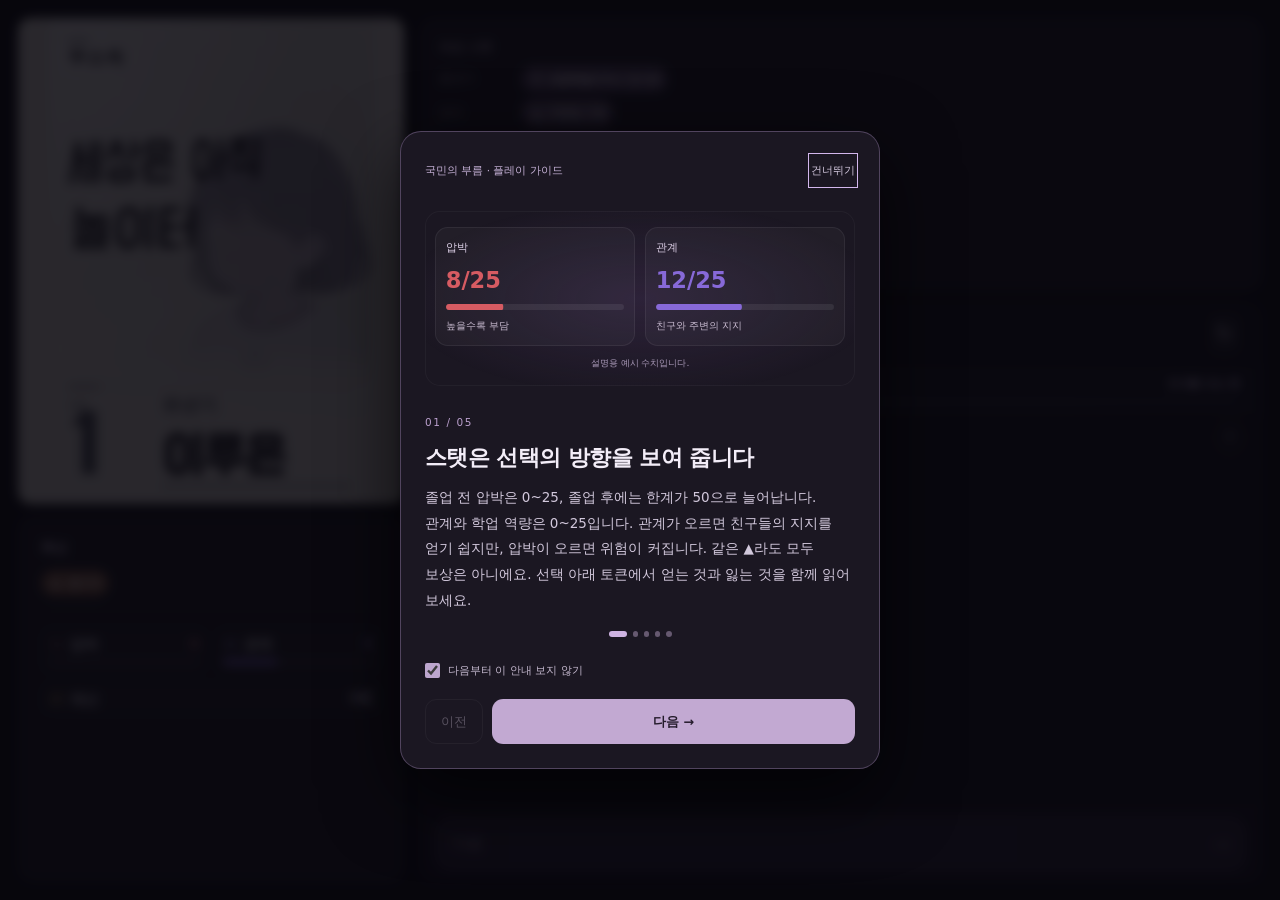
==== commit 08388002: "Keep adult routes in main play and refine exam preparation" ====
--- a/html/game.html
+++ b/html/game.html
@@ -26,15 +26,15 @@
   <link href="https://fonts.googleapis.com/css2?family=Black+Han+Sans&family=Do+Hyeon&family=Noto+Serif+KR:wght@400;500;600;700&display=swap" rel="stylesheet">
   <base href="../">
   <link rel="manifest" href="manifest.json">
-  <link rel="icon" href="assets/icons/favicon.ico?v=life-choice-20261023" sizes="16x16 32x32 48x48">
-  <link rel="icon" type="image/png" sizes="32x32" href="assets/icons/favicon-32.png?v=life-choice-20261023">
-  <link rel="icon" type="image/png" sizes="16x16" href="assets/icons/favicon-16.png?v=life-choice-20261023">
+  <link rel="icon" href="assets/icons/favicon.ico?v=society-routes-20261023" sizes="16x16 32x32 48x48">
+  <link rel="icon" type="image/png" sizes="32x32" href="assets/icons/favicon-32.png?v=society-routes-20261023">
+  <link rel="icon" type="image/png" sizes="16x16" href="assets/icons/favicon-16.png?v=society-routes-20261023">
   <link rel="apple-touch-icon" sizes="180x180" href="assets/icons/apple-touch-icon.png">
   <meta name="apple-mobile-web-app-title" content="국민의 부름">
   <meta name="mobile-web-app-capable" content="yes">
   <meta name="apple-mobile-web-app-capable" content="yes">
   <meta name="apple-mobile-web-app-status-bar-style" content="black-translucent">
-  <link rel="stylesheet" href="css/style.css?v=life-choice-20261023">
+  <link rel="stylesheet" href="css/style.css?v=society-routes-20261023">
 </head>
 <body data-screen="game">
 <main class="game" aria-label="국민의 부름 인게임 화면">
@@ -114,10 +114,10 @@
     <div class="advice-document-head"><span>마음 상태 확인서</span><span>GU / LIFE CARE</span></div>
     <h2 id="pressureAdviceTitle"></h2><p id="pressureAdviceLead"></p>
     <div class="advice-gauges">
-      <div class="advice-pressure"><div><strong>압박</strong><b id="advicePressureValue"></b></div><progress id="advicePressureProgress" class="ui-progress-native" max="50" value="0" aria-label="현재 압박"></progress><span class="ui-progress-track"><span id="advicePressureFill" class="ui-progress-fill"></span></span></div>
+      <div class="advice-pressure"><div><strong>압박</strong><b id="advicePressureValue"></b></div><progress id="advicePressureProgress" class="ui-progress-native" max="25" value="0" aria-label="현재 압박"></progress><span class="ui-progress-track"><span id="advicePressureFill" class="ui-progress-fill"></span></span></div>
       <div class="advice-illness"><div><strong>정신병</strong><b id="adviceIllnessValue"></b></div><progress id="adviceIllnessProgress" class="ui-progress-native" max="5" value="0" aria-label="현재 정신병"></progress><span class="ui-progress-track"><span id="adviceIllnessFill" class="ui-progress-fill"></span></span></div>
     </div>
-    <ol class="advice-explanation"><li><b>압박은 50까지 쌓입니다</b><span>50을 넘은 만큼 정신병으로 바뀝니다.<br>예: 압박 49에서 +3 → 정신병 +2</span></li><li><b>정신병이 생기면 표시가 바뀝니다</b><span>붉은 압박 막대가 보라색 정신병으로 바뀌고, 선택의 부담·회복도 정신병부터 반영됩니다. <strong>정신병 5는 게임오버입니다.</strong></span></li><li><b>회복은 직접 선택하세요</b><span>선택의 회복은 정신병부터 낮춥니다. GU에서는 압박 전용 쉼 상품과 정신병도 낮추는 돌봄 상품을 구분해 고르세요.</span></li></ol>
+    <ol class="advice-explanation"><li><b id="advicePressureLimit">압박은 25까지 쌓입니다</b><span id="advicePressureRule">25를 넘은 만큼 정신병으로 바뀝니다. 예: 압박24에서 +3 → 정신병 +2</span></li><li><b>정신병이 생기면 표시가 바뀝니다</b><span>붉은 압박 막대가 보라색 정신병으로 바뀌고, 선택의 부담·회복도 정신병부터 반영됩니다. <strong>정신병 5는 게임오버입니다.</strong></span></li><li><b>회복은 직접 선택하세요</b><span>선택의 회복은 정신병부터 낮춥니다. GU에서는 압박 전용 쉼 상품과 정신병도 낮추는 돌봄 상품을 구분해 고르세요.</span></li></ol>
     <p id="adviceStoreNote" class="advice-store-note"></p><small class="advice-disclaimer">편의점 구매와 안내 확인만으로는 시간이 흐르지 않습니다.</small>
     <div class="advice-actions"><button id="adviceContinue" type="button">알겠어요</button><button id="adviceStore" type="button">GU 편의점 가기 ↗</button></div>
   </div>
@@ -148,35 +148,35 @@
   <footer class="daily-paper-footer"><button id="dailyPaperConfirm" class="daily-paper-confirm" type="button" disabled>이 선택으로 기록하기</button></footer>
 </dialog>
 <dialog id="lifeDecisionDialog" class="life-choice-dialog" aria-label="시험 또는 진학 선택"></dialog>
-<script src="js/poster.js?v=life-choice-20261023" defer></script>
-<script src="js/data/base.js?v=life-choice-20261023" defer></script>
-<script src="js/data/regions.js?v=life-choice-20261023" defer></script>
-<script src="js/data/schools.js?v=life-choice-20261023" defer></script>
-<script src="js/data/grades.js?v=life-choice-20261023" defer></script>
-<script src="js/playerState.js?v=life-choice-20261023" defer></script>
-<script src="js/effects.js?v=life-choice-20261023" defer></script>
-<script src="js/timeline.js?v=life-choice-20261023" defer></script>
-<script src="js/life/director.js?v=life-choice-20261023" defer></script>
-<script src="js/life/story.js?v=life-choice-20261023" defer></script>
-<script src="js/life/infant.js?v=life-choice-20261023" defer></script>
-<script src="js/life/elementary.js?v=life-choice-20261023" defer></script>
-<script src="js/election/engine.js?v=life-choice-20261023" defer></script>
-<script src="js/life/election.js?v=life-choice-20261023" defer></script>
-<script src="js/life/classroom.js?v=life-choice-20261023" defer></script>
-<script src="js/life/middle.js?v=life-choice-20261023" defer></script>
-<script src="js/life/high.js?v=life-choice-20261023" defer></script>
-<script src="js/life/admissions.js?v=life-choice-20261023" defer></script>
-<script src="js/life/society.js?v=life-choice-20261023" defer></script>
-<script src="js/systemDemo.js?v=life-choice-20261023" defer></script>
-<script src="js/statusView.js?v=life-choice-20261023" defer></script>
-<script src="js/election/view.js?v=life-choice-20261023" defer></script>
-<script src="js/sheetController.js?v=life-choice-20261023" defer></script>
-<script src="js/dailyScenes.js?v=life-choice-20261023" defer></script>
-<script src="js/dailyChoice.js?v=life-choice-20261023" defer></script>
-<script src="js/game.js?v=life-choice-20261023" defer></script>
-<script src="js/election/choices.js?v=life-choice-20261023" defer></script>
-<script src="js/societyView.js?v=life-choice-20261023" defer></script>
-<script src="js/majorView.js?v=life-choice-20261023" defer></script>
-<script src="js/boot.js?v=life-choice-20261023" defer></script>
+<script src="js/poster.js?v=society-routes-20261023" defer></script>
+<script src="js/data/base.js?v=society-routes-20261023" defer></script>
+<script src="js/data/regions.js?v=society-routes-20261023" defer></script>
+<script src="js/data/schools.js?v=society-routes-20261023" defer></script>
+<script src="js/data/grades.js?v=society-routes-20261023" defer></script>
+<script src="js/playerState.js?v=society-routes-20261023" defer></script>
+<script src="js/effects.js?v=society-routes-20261023" defer></script>
+<script src="js/timeline.js?v=society-routes-20261023" defer></script>
+<script src="js/life/director.js?v=society-routes-20261023" defer></script>
+<script src="js/life/story.js?v=society-routes-20261023" defer></script>
+<script src="js/life/infant.js?v=society-routes-20261023" defer></script>
+<script src="js/life/elementary.js?v=society-routes-20261023" defer></script>
+<script src="js/election/engine.js?v=society-routes-20261023" defer></script>
+<script src="js/life/election.js?v=society-routes-20261023" defer></script>
+<script src="js/life/classroom.js?v=society-routes-20261023" defer></script>
+<script src="js/life/middle.js?v=society-routes-20261023" defer></script>
+<script src="js/life/high.js?v=society-routes-20261023" defer></script>
+<script src="js/life/admissions.js?v=society-routes-20261023" defer></script>
+<script src="js/life/society.js?v=society-routes-20261023" defer></script>
+<script src="js/systemDemo.js?v=society-routes-20261023" defer></script>
+<script src="js/statusView.js?v=society-routes-20261023" defer></script>
+<script src="js/election/view.js?v=society-routes-20261023" defer></script>
+<script src="js/sheetController.js?v=society-routes-20261023" defer></script>
+<script src="js/dailyScenes.js?v=society-routes-20261023" defer></script>
+<script src="js/dailyChoice.js?v=society-routes-20261023" defer></script>
+<script src="js/game.js?v=society-routes-20261023" defer></script>
+<script src="js/election/choices.js?v=society-routes-20261023" defer></script>
+<script src="js/societyView.js?v=society-routes-20261023" defer></script>
+<script src="js/majorView.js?v=society-routes-20261023" defer></script>
+<script src="js/boot.js?v=society-routes-20261023" defer></script>
 </body>
 </html>
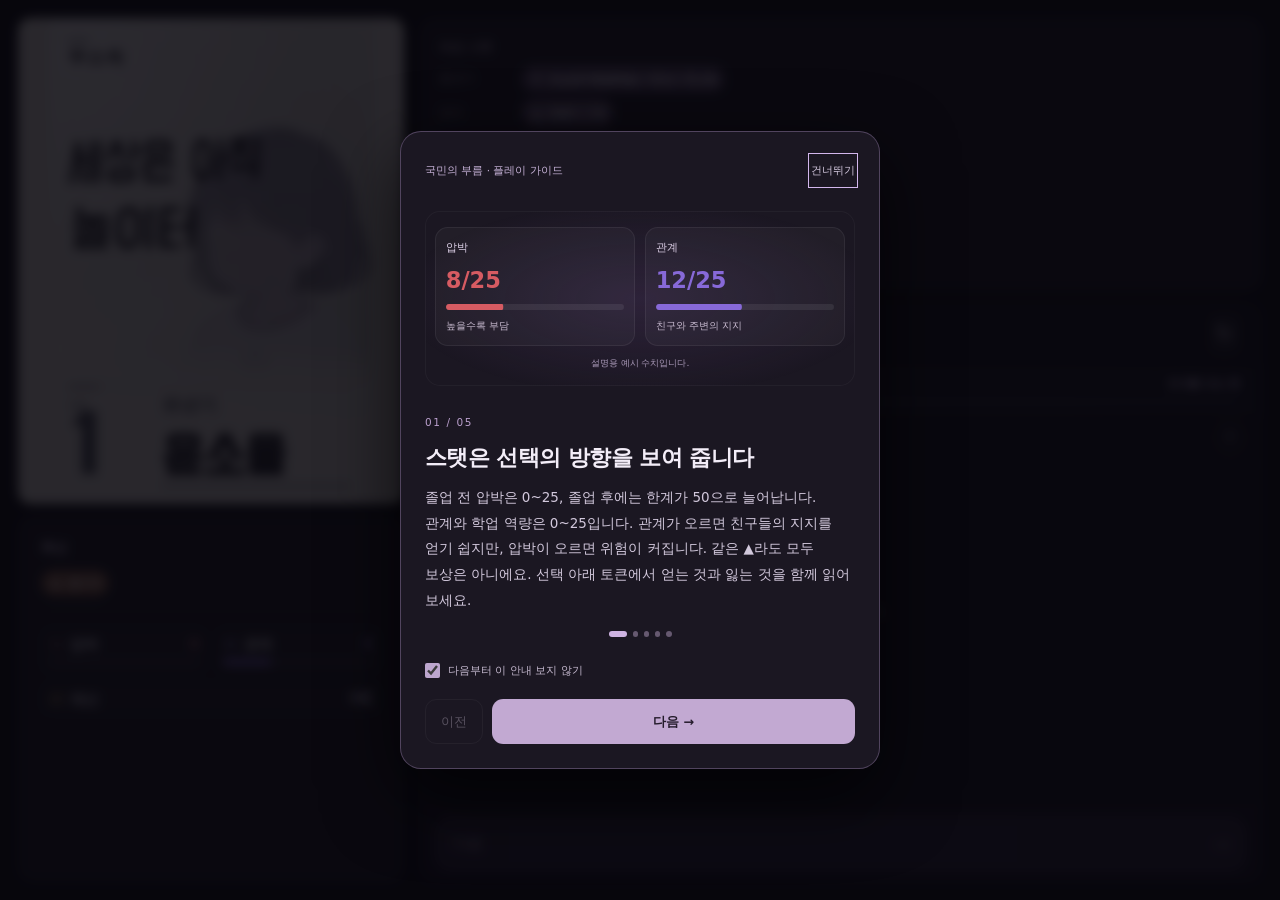
==== commit 30309a78: "Present adult life through realistic documents and online services" ====
--- a/html/game.html
+++ b/html/game.html
@@ -26,15 +26,15 @@
   <link href="https://fonts.googleapis.com/css2?family=Black+Han+Sans&family=Do+Hyeon&family=Noto+Serif+KR:wght@400;500;600;700&display=swap" rel="stylesheet">
   <base href="../">
   <link rel="manifest" href="manifest.json">
-  <link rel="icon" href="assets/icons/favicon.ico?v=society-routes-20261023" sizes="16x16 32x32 48x48">
-  <link rel="icon" type="image/png" sizes="32x32" href="assets/icons/favicon-32.png?v=society-routes-20261023">
-  <link rel="icon" type="image/png" sizes="16x16" href="assets/icons/favicon-16.png?v=society-routes-20261023">
+  <link rel="icon" href="assets/icons/favicon.ico?v=adult-surfaces-20261023" sizes="16x16 32x32 48x48">
+  <link rel="icon" type="image/png" sizes="32x32" href="assets/icons/favicon-32.png?v=adult-surfaces-20261023">
+  <link rel="icon" type="image/png" sizes="16x16" href="assets/icons/favicon-16.png?v=adult-surfaces-20261023">
   <link rel="apple-touch-icon" sizes="180x180" href="assets/icons/apple-touch-icon.png">
   <meta name="apple-mobile-web-app-title" content="국민의 부름">
   <meta name="mobile-web-app-capable" content="yes">
   <meta name="apple-mobile-web-app-capable" content="yes">
   <meta name="apple-mobile-web-app-status-bar-style" content="black-translucent">
-  <link rel="stylesheet" href="css/style.css?v=society-routes-20261023">
+  <link rel="stylesheet" href="css/style.css?v=adult-surfaces-20261023">
 </head>
 <body data-screen="game">
 <main class="game" aria-label="국민의 부름 인게임 화면">
@@ -148,35 +148,36 @@
   <footer class="daily-paper-footer"><button id="dailyPaperConfirm" class="daily-paper-confirm" type="button" disabled>이 선택으로 기록하기</button></footer>
 </dialog>
 <dialog id="lifeDecisionDialog" class="life-choice-dialog" aria-label="시험 또는 진학 선택"></dialog>
-<script src="js/poster.js?v=society-routes-20261023" defer></script>
-<script src="js/data/base.js?v=society-routes-20261023" defer></script>
-<script src="js/data/regions.js?v=society-routes-20261023" defer></script>
-<script src="js/data/schools.js?v=society-routes-20261023" defer></script>
-<script src="js/data/grades.js?v=society-routes-20261023" defer></script>
-<script src="js/playerState.js?v=society-routes-20261023" defer></script>
-<script src="js/effects.js?v=society-routes-20261023" defer></script>
-<script src="js/timeline.js?v=society-routes-20261023" defer></script>
-<script src="js/life/director.js?v=society-routes-20261023" defer></script>
-<script src="js/life/story.js?v=society-routes-20261023" defer></script>
-<script src="js/life/infant.js?v=society-routes-20261023" defer></script>
-<script src="js/life/elementary.js?v=society-routes-20261023" defer></script>
-<script src="js/election/engine.js?v=society-routes-20261023" defer></script>
-<script src="js/life/election.js?v=society-routes-20261023" defer></script>
-<script src="js/life/classroom.js?v=society-routes-20261023" defer></script>
-<script src="js/life/middle.js?v=society-routes-20261023" defer></script>
-<script src="js/life/high.js?v=society-routes-20261023" defer></script>
-<script src="js/life/admissions.js?v=society-routes-20261023" defer></script>
-<script src="js/life/society.js?v=society-routes-20261023" defer></script>
-<script src="js/systemDemo.js?v=society-routes-20261023" defer></script>
-<script src="js/statusView.js?v=society-routes-20261023" defer></script>
-<script src="js/election/view.js?v=society-routes-20261023" defer></script>
-<script src="js/sheetController.js?v=society-routes-20261023" defer></script>
-<script src="js/dailyScenes.js?v=society-routes-20261023" defer></script>
-<script src="js/dailyChoice.js?v=society-routes-20261023" defer></script>
-<script src="js/game.js?v=society-routes-20261023" defer></script>
-<script src="js/election/choices.js?v=society-routes-20261023" defer></script>
-<script src="js/societyView.js?v=society-routes-20261023" defer></script>
-<script src="js/majorView.js?v=society-routes-20261023" defer></script>
-<script src="js/boot.js?v=society-routes-20261023" defer></script>
+<script src="js/poster.js?v=adult-surfaces-20261023" defer></script>
+<script src="js/data/base.js?v=adult-surfaces-20261023" defer></script>
+<script src="js/data/regions.js?v=adult-surfaces-20261023" defer></script>
+<script src="js/data/schools.js?v=adult-surfaces-20261023" defer></script>
+<script src="js/data/grades.js?v=adult-surfaces-20261023" defer></script>
+<script src="js/playerState.js?v=adult-surfaces-20261023" defer></script>
+<script src="js/effects.js?v=adult-surfaces-20261023" defer></script>
+<script src="js/timeline.js?v=adult-surfaces-20261023" defer></script>
+<script src="js/life/director.js?v=adult-surfaces-20261023" defer></script>
+<script src="js/life/story.js?v=adult-surfaces-20261023" defer></script>
+<script src="js/life/infant.js?v=adult-surfaces-20261023" defer></script>
+<script src="js/life/elementary.js?v=adult-surfaces-20261023" defer></script>
+<script src="js/election/engine.js?v=adult-surfaces-20261023" defer></script>
+<script src="js/life/election.js?v=adult-surfaces-20261023" defer></script>
+<script src="js/life/classroom.js?v=adult-surfaces-20261023" defer></script>
+<script src="js/life/middle.js?v=adult-surfaces-20261023" defer></script>
+<script src="js/life/high.js?v=adult-surfaces-20261023" defer></script>
+<script src="js/life/admissions.js?v=adult-surfaces-20261023" defer></script>
+<script src="js/life/society.js?v=adult-surfaces-20261023" defer></script>
+<script src="js/systemDemo.js?v=adult-surfaces-20261023" defer></script>
+<script src="js/statusView.js?v=adult-surfaces-20261023" defer></script>
+<script src="js/election/view.js?v=adult-surfaces-20261023" defer></script>
+<script src="js/sheetController.js?v=adult-surfaces-20261023" defer></script>
+<script src="js/adultScenes.js?v=adult-surfaces-20261023" defer></script>
+<script src="js/dailyScenes.js?v=adult-surfaces-20261023" defer></script>
+<script src="js/dailyChoice.js?v=adult-surfaces-20261023" defer></script>
+<script src="js/game.js?v=adult-surfaces-20261023" defer></script>
+<script src="js/election/choices.js?v=adult-surfaces-20261023" defer></script>
+<script src="js/societyView.js?v=adult-surfaces-20261023" defer></script>
+<script src="js/majorView.js?v=adult-surfaces-20261023" defer></script>
+<script src="js/boot.js?v=adult-surfaces-20261023" defer></script>
 </body>
 </html>
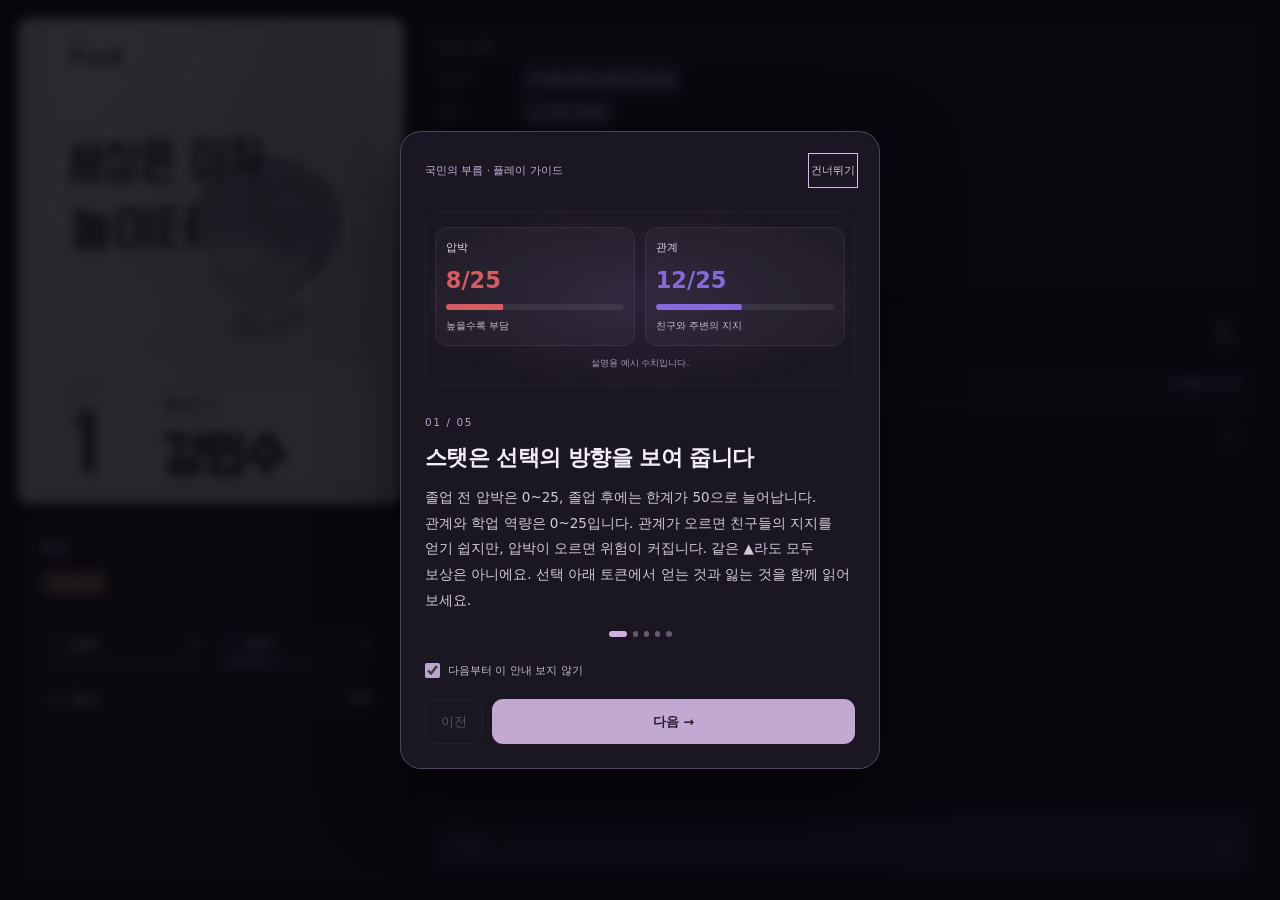
==== commit 61d2c80e: "Make adult life event-driven with regional activity map" ====
--- a/html/game.html
+++ b/html/game.html
@@ -26,15 +26,15 @@
   <link href="https://fonts.googleapis.com/css2?family=Black+Han+Sans&family=Do+Hyeon&family=Noto+Serif+KR:wght@400;500;600;700&display=swap" rel="stylesheet">
   <base href="../">
   <link rel="manifest" href="manifest.json">
-  <link rel="icon" href="assets/icons/favicon.ico?v=adult-surfaces-20261023" sizes="16x16 32x32 48x48">
-  <link rel="icon" type="image/png" sizes="32x32" href="assets/icons/favicon-32.png?v=adult-surfaces-20261023">
-  <link rel="icon" type="image/png" sizes="16x16" href="assets/icons/favicon-16.png?v=adult-surfaces-20261023">
+  <link rel="icon" href="assets/icons/favicon.ico?v=adult-story-20261024" sizes="16x16 32x32 48x48">
+  <link rel="icon" type="image/png" sizes="32x32" href="assets/icons/favicon-32.png?v=adult-story-20261024">
+  <link rel="icon" type="image/png" sizes="16x16" href="assets/icons/favicon-16.png?v=adult-story-20261024">
   <link rel="apple-touch-icon" sizes="180x180" href="assets/icons/apple-touch-icon.png">
   <meta name="apple-mobile-web-app-title" content="국민의 부름">
   <meta name="mobile-web-app-capable" content="yes">
   <meta name="apple-mobile-web-app-capable" content="yes">
   <meta name="apple-mobile-web-app-status-bar-style" content="black-translucent">
-  <link rel="stylesheet" href="css/style.css?v=adult-surfaces-20261023">
+  <link rel="stylesheet" href="css/style.css?v=adult-story-20261024">
 </head>
 <body data-screen="game">
 <main class="game" aria-label="국민의 부름 인게임 화면">
@@ -148,36 +148,38 @@
   <footer class="daily-paper-footer"><button id="dailyPaperConfirm" class="daily-paper-confirm" type="button" disabled>이 선택으로 기록하기</button></footer>
 </dialog>
 <dialog id="lifeDecisionDialog" class="life-choice-dialog" aria-label="시험 또는 진학 선택"></dialog>
-<script src="js/poster.js?v=adult-surfaces-20261023" defer></script>
-<script src="js/data/base.js?v=adult-surfaces-20261023" defer></script>
-<script src="js/data/regions.js?v=adult-surfaces-20261023" defer></script>
-<script src="js/data/schools.js?v=adult-surfaces-20261023" defer></script>
-<script src="js/data/grades.js?v=adult-surfaces-20261023" defer></script>
-<script src="js/playerState.js?v=adult-surfaces-20261023" defer></script>
-<script src="js/effects.js?v=adult-surfaces-20261023" defer></script>
-<script src="js/timeline.js?v=adult-surfaces-20261023" defer></script>
-<script src="js/life/director.js?v=adult-surfaces-20261023" defer></script>
-<script src="js/life/story.js?v=adult-surfaces-20261023" defer></script>
-<script src="js/life/infant.js?v=adult-surfaces-20261023" defer></script>
-<script src="js/life/elementary.js?v=adult-surfaces-20261023" defer></script>
-<script src="js/election/engine.js?v=adult-surfaces-20261023" defer></script>
-<script src="js/life/election.js?v=adult-surfaces-20261023" defer></script>
-<script src="js/life/classroom.js?v=adult-surfaces-20261023" defer></script>
-<script src="js/life/middle.js?v=adult-surfaces-20261023" defer></script>
-<script src="js/life/high.js?v=adult-surfaces-20261023" defer></script>
-<script src="js/life/admissions.js?v=adult-surfaces-20261023" defer></script>
-<script src="js/life/society.js?v=adult-surfaces-20261023" defer></script>
-<script src="js/systemDemo.js?v=adult-surfaces-20261023" defer></script>
-<script src="js/statusView.js?v=adult-surfaces-20261023" defer></script>
-<script src="js/election/view.js?v=adult-surfaces-20261023" defer></script>
-<script src="js/sheetController.js?v=adult-surfaces-20261023" defer></script>
-<script src="js/adultScenes.js?v=adult-surfaces-20261023" defer></script>
-<script src="js/dailyScenes.js?v=adult-surfaces-20261023" defer></script>
-<script src="js/dailyChoice.js?v=adult-surfaces-20261023" defer></script>
-<script src="js/game.js?v=adult-surfaces-20261023" defer></script>
-<script src="js/election/choices.js?v=adult-surfaces-20261023" defer></script>
-<script src="js/societyView.js?v=adult-surfaces-20261023" defer></script>
-<script src="js/majorView.js?v=adult-surfaces-20261023" defer></script>
-<script src="js/boot.js?v=adult-surfaces-20261023" defer></script>
+<script src="js/poster.js?v=adult-story-20261024" defer></script>
+<script src="js/data/base.js?v=adult-story-20261024" defer></script>
+<script src="js/data/regions.js?v=adult-story-20261024" defer></script>
+<script src="js/data/schools.js?v=adult-story-20261024" defer></script>
+<script src="js/data/grades.js?v=adult-story-20261024" defer></script>
+<script src="js/playerState.js?v=adult-story-20261024" defer></script>
+<script src="js/effects.js?v=adult-story-20261024" defer></script>
+<script src="js/timeline.js?v=adult-story-20261024" defer></script>
+<script src="js/life/director.js?v=adult-story-20261024" defer></script>
+<script src="js/life/story.js?v=adult-story-20261024" defer></script>
+<script src="js/life/infant.js?v=adult-story-20261024" defer></script>
+<script src="js/life/elementary.js?v=adult-story-20261024" defer></script>
+<script src="js/election/engine.js?v=adult-story-20261024" defer></script>
+<script src="js/life/election.js?v=adult-story-20261024" defer></script>
+<script src="js/life/classroom.js?v=adult-story-20261024" defer></script>
+<script src="js/life/middle.js?v=adult-story-20261024" defer></script>
+<script src="js/life/high.js?v=adult-story-20261024" defer></script>
+<script src="js/life/admissions.js?v=adult-story-20261024" defer></script>
+<script src="js/life/adultStories.js?v=adult-story-20261024" defer></script>
+<script src="js/life/society.js?v=adult-story-20261024" defer></script>
+<script src="js/life/adultFlow.js?v=adult-story-20261024" defer></script>
+<script src="js/systemDemo.js?v=adult-story-20261024" defer></script>
+<script src="js/statusView.js?v=adult-story-20261024" defer></script>
+<script src="js/election/view.js?v=adult-story-20261024" defer></script>
+<script src="js/sheetController.js?v=adult-story-20261024" defer></script>
+<script src="js/adultScenes.js?v=adult-story-20261024" defer></script>
+<script src="js/dailyScenes.js?v=adult-story-20261024" defer></script>
+<script src="js/dailyChoice.js?v=adult-story-20261024" defer></script>
+<script src="js/game.js?v=adult-story-20261024" defer></script>
+<script src="js/election/choices.js?v=adult-story-20261024" defer></script>
+<script src="js/societyView.js?v=adult-story-20261024" defer></script>
+<script src="js/majorView.js?v=adult-story-20261024" defer></script>
+<script src="js/boot.js?v=adult-story-20261024" defer></script>
 </body>
 </html>
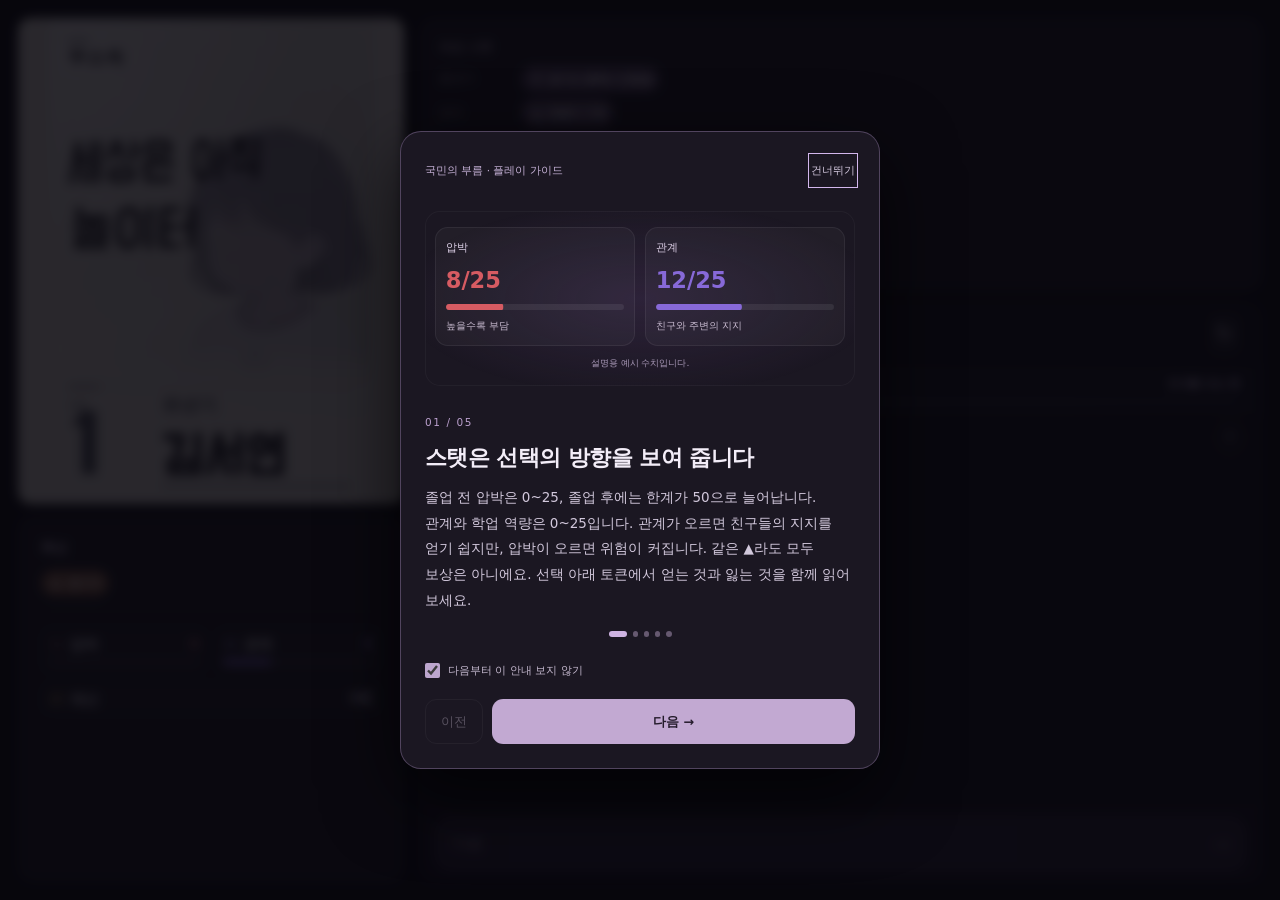
==== commit 67f23761: "Rebuild post-graduation play with interactive adult-only surfaces" ====
--- a/html/game.html
+++ b/html/game.html
@@ -35,6 +35,7 @@
   <meta name="apple-mobile-web-app-capable" content="yes">
   <meta name="apple-mobile-web-app-status-bar-style" content="black-translucent">
   <link rel="stylesheet" href="css/style.css?v=adult-story-20261024">
+  <link rel="stylesheet" href="css/adult-interactions.css?v=adult-play-20261024">
 </head>
 <body data-screen="game">
 <main class="game" aria-label="국민의 부름 인게임 화면">
@@ -166,14 +167,15 @@
 <script src="js/life/middle.js?v=adult-story-20261024" defer></script>
 <script src="js/life/high.js?v=adult-story-20261024" defer></script>
 <script src="js/life/admissions.js?v=adult-story-20261024" defer></script>
-<script src="js/life/adultStories.js?v=adult-story-20261024" defer></script>
+<script src="js/life/adultStories.js?v=adult-play-20261024" defer></script>
 <script src="js/life/society.js?v=adult-story-20261024" defer></script>
-<script src="js/life/adultFlow.js?v=adult-story-20261024" defer></script>
+<script src="js/life/adultFlow.js?v=adult-play-20261024" defer></script>
 <script src="js/systemDemo.js?v=adult-story-20261024" defer></script>
 <script src="js/statusView.js?v=adult-story-20261024" defer></script>
 <script src="js/election/view.js?v=adult-story-20261024" defer></script>
 <script src="js/sheetController.js?v=adult-story-20261024" defer></script>
-<script src="js/adultScenes.js?v=adult-story-20261024" defer></script>
+<script src="js/adultInteractions.js?v=adult-play-20261024" defer></script>
+  <script src="js/adultScenes.js?v=adult-play-20261024" defer></script>
 <script src="js/dailyScenes.js?v=adult-story-20261024" defer></script>
 <script src="js/dailyChoice.js?v=adult-story-20261024" defer></script>
 <script src="js/game.js?v=adult-story-20261024" defer></script>
